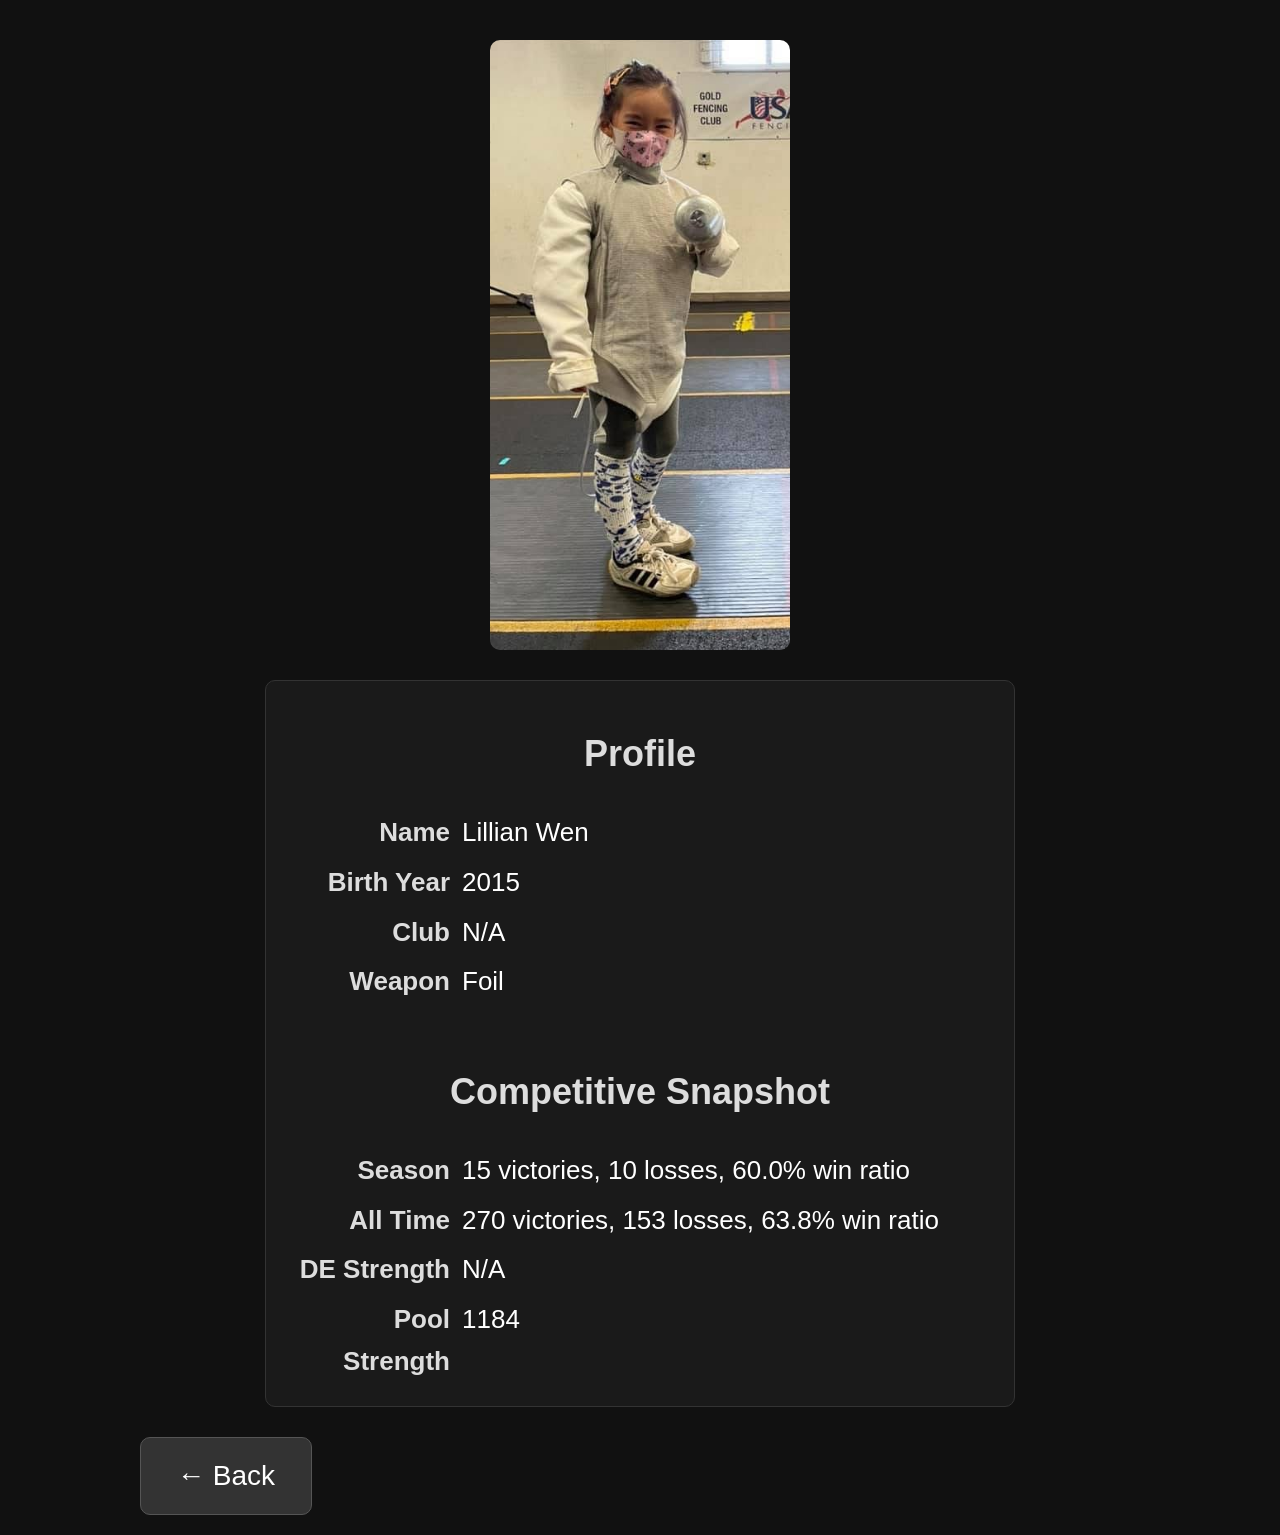
==== profile.html @ ff418834 "auto update profile" ====
<!DOCTYPE html>
<html>
<head>
    <meta charset="utf-8">
    <title>Lilly Profile</title>
    <link rel="stylesheet" href="style.css">
    <script>
        function goBack() {
            window.location.href = "videos.html";
        }
    </script>
</head>
<body>

<div class="container">

    <img src="lilly.png" class="profile-pic" alt="Lilly">

    <div class="profile-info" style="max-width:700px; margin:30px auto; text-align:left; background:#1a1a1a; border:1px solid #333; border-radius:10px; padding:24px;">

        <!-- PROFILE_STATS_START -->

<h2>Profile</h2>

<div class="profile-table">
    <div class="profile-label">Name</div>
    <div class="profile-value">Lillian Wen</div>

    <div class="profile-label">Birth Year</div>
    <div class="profile-value">2015</div>

    <div class="profile-label">Club</div>
    <div class="profile-value">N/A</div>

    <div class="profile-label">Weapon</div>
    <div class="profile-value">Foil</div>
</div>

<h2>Competitive Snapshot</h2>

<div class="profile-table">
    <div class="profile-label">Season</div>
    <div class="profile-value">15 victories, 10 losses, 60.0% win ratio</div>

    <div class="profile-label">All Time</div>
    <div class="profile-value">270 victories, 153 losses, 63.8% win ratio</div>

    <div class="profile-label">DE Strength</div>
    <div class="profile-value">N/A</div>

    <div class="profile-label">Pool Strength</div>
    <div class="profile-value">1184</div>
</div>

<!-- PROFILE_STATS_END -->

    </div>

	<button onclick="goBack()" 
	style="background:#333; color:white; border:1px solid #555;
	padding:22px 36px;
	border-radius:10px;
	cursor:pointer;
	font-size:28px;">
	    ← Back
	</button>

</div>

</body>
</html>
---- style.css ----
body {
    font-family: Arial, sans-serif;
    background: #111;
    color: white;
    margin: 0;
    padding: 0;
}

.container {
    max-width: 1000px;
    margin: 0 auto;
    padding: 20px;
}

h1, h2, h3 {
    text-align: center;
    margin-top: 20px;
}

.video-grid {
    display: flex;
    flex-wrap: wrap;
    justify-content: center;
    gap: 20px;
    margin-bottom: 30px;
}

.video-card {
    width: 320px;
}

.video-card iframe {
    width: 320px;
    height: 180px;
    border: none;
    border-radius: 6px;
    display: block;
}

.section-title {
    font-size: 28px;
    margin-top: 40px;
    margin-bottom: 15px;
    padding-left: 10px;
    border-left: 5px solid #e63946;
    color: #ffffff;
    font-weight: bold;
}

h1 {
    font-size: 36px;
    margin-bottom: 10px;
}

h2 {
    font-size: 24px;
    color: #ddd;
}

.profile-pic {
    display: block;
    margin: 20px auto;
    max-width: 300px;
    width: 90%;
    border-radius: 10px;
}

.big-button {
    background: #333;
    color: white;
    border: 1px solid #555;
    padding: 14px 28px;
    border-radius: 8px;
    cursor: pointer;
    font-size: 18px;
    margin-top: 20px;
}

.big-button:hover {
    background: #444;
}

/* ---------- profile card ---------- */

.profile-info {
    font-size: 20px;
    line-height: 1.6;
}

.profile-info h2 {
    font-size: 24px;
}

.profile-info p {
    font-size: 20px;
    margin: 8px 0;
}

/* ---------- back button ---------- */

button {
    font-size: 18px;
    padding: 14px 22px;
    border-radius: 8px;
}

/* ---------- mobile adjustments ---------- */

@media (max-width: 600px) {

    h1 {
        font-size: 28px;
    }

    .profile-info {
        font-size: 22px;
    }

    .profile-info p {
        font-size: 22px;
    }

    .profile-info h2 {
        font-size: 26px;
    }

    button {
        font-size: 20px;
        padding: 16px 26px;
    }

    .profile-pic {
        max-width: 220px;
    }

}

.profile-info {
    font-size: 30px;
}

.profile-info p {
    font-size: 30px;
}

.profile-info h2 {
    font-size: 36px;
}

button {
    font-size: 26px;
    padding: 16px 24px;
}

button[onclick="goBack()"] {
    font-size: 26px;
    padding: 16px 28px;
    border-radius: 10px;
}

.profile-table {
    display: grid;
    grid-template-columns: 160px 1fr;
    row-gap: 8px;
    column-gap: 12px;
    font-size: 26px;
}

.profile-label {
    font-weight: bold;
    text-align: right;
    color: #ddd;
}

.profile-value {
    text-align: left;
    color: white;
}

.profile-table + h2 {
    margin-top: 60px;
}
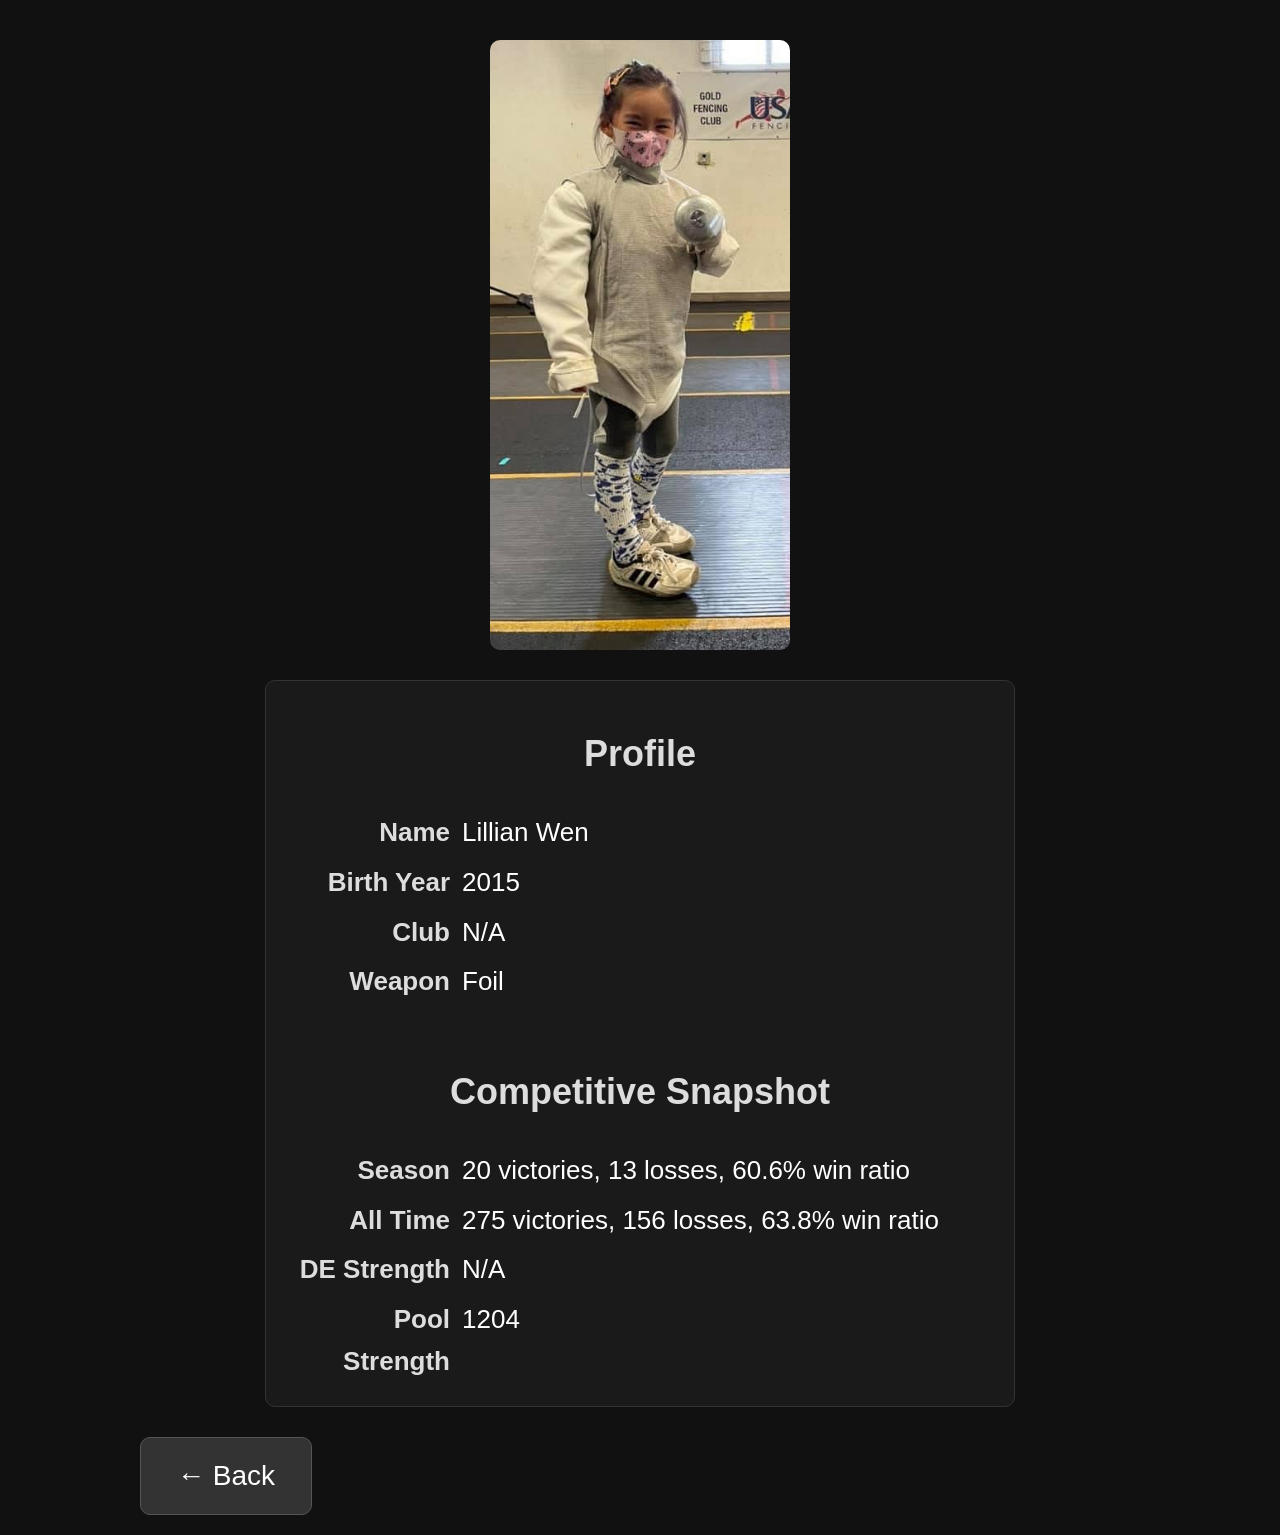
==== commit 8528db67: "auto update profile" ====
--- a/profile.html
+++ b/profile.html
@@ -40,16 +40,16 @@
 
 <div class="profile-table">
     <div class="profile-label">Season</div>
-    <div class="profile-value">15 victories, 10 losses, 60.0% win ratio</div>
+    <div class="profile-value">20 victories, 13 losses, 60.6% win ratio</div>
 
     <div class="profile-label">All Time</div>
-    <div class="profile-value">270 victories, 153 losses, 63.8% win ratio</div>
+    <div class="profile-value">275 victories, 156 losses, 63.8% win ratio</div>
 
     <div class="profile-label">DE Strength</div>
     <div class="profile-value">N/A</div>
 
     <div class="profile-label">Pool Strength</div>
-    <div class="profile-value">1184</div>
+    <div class="profile-value">1204</div>
 </div>
 
 <!-- PROFILE_STATS_END -->
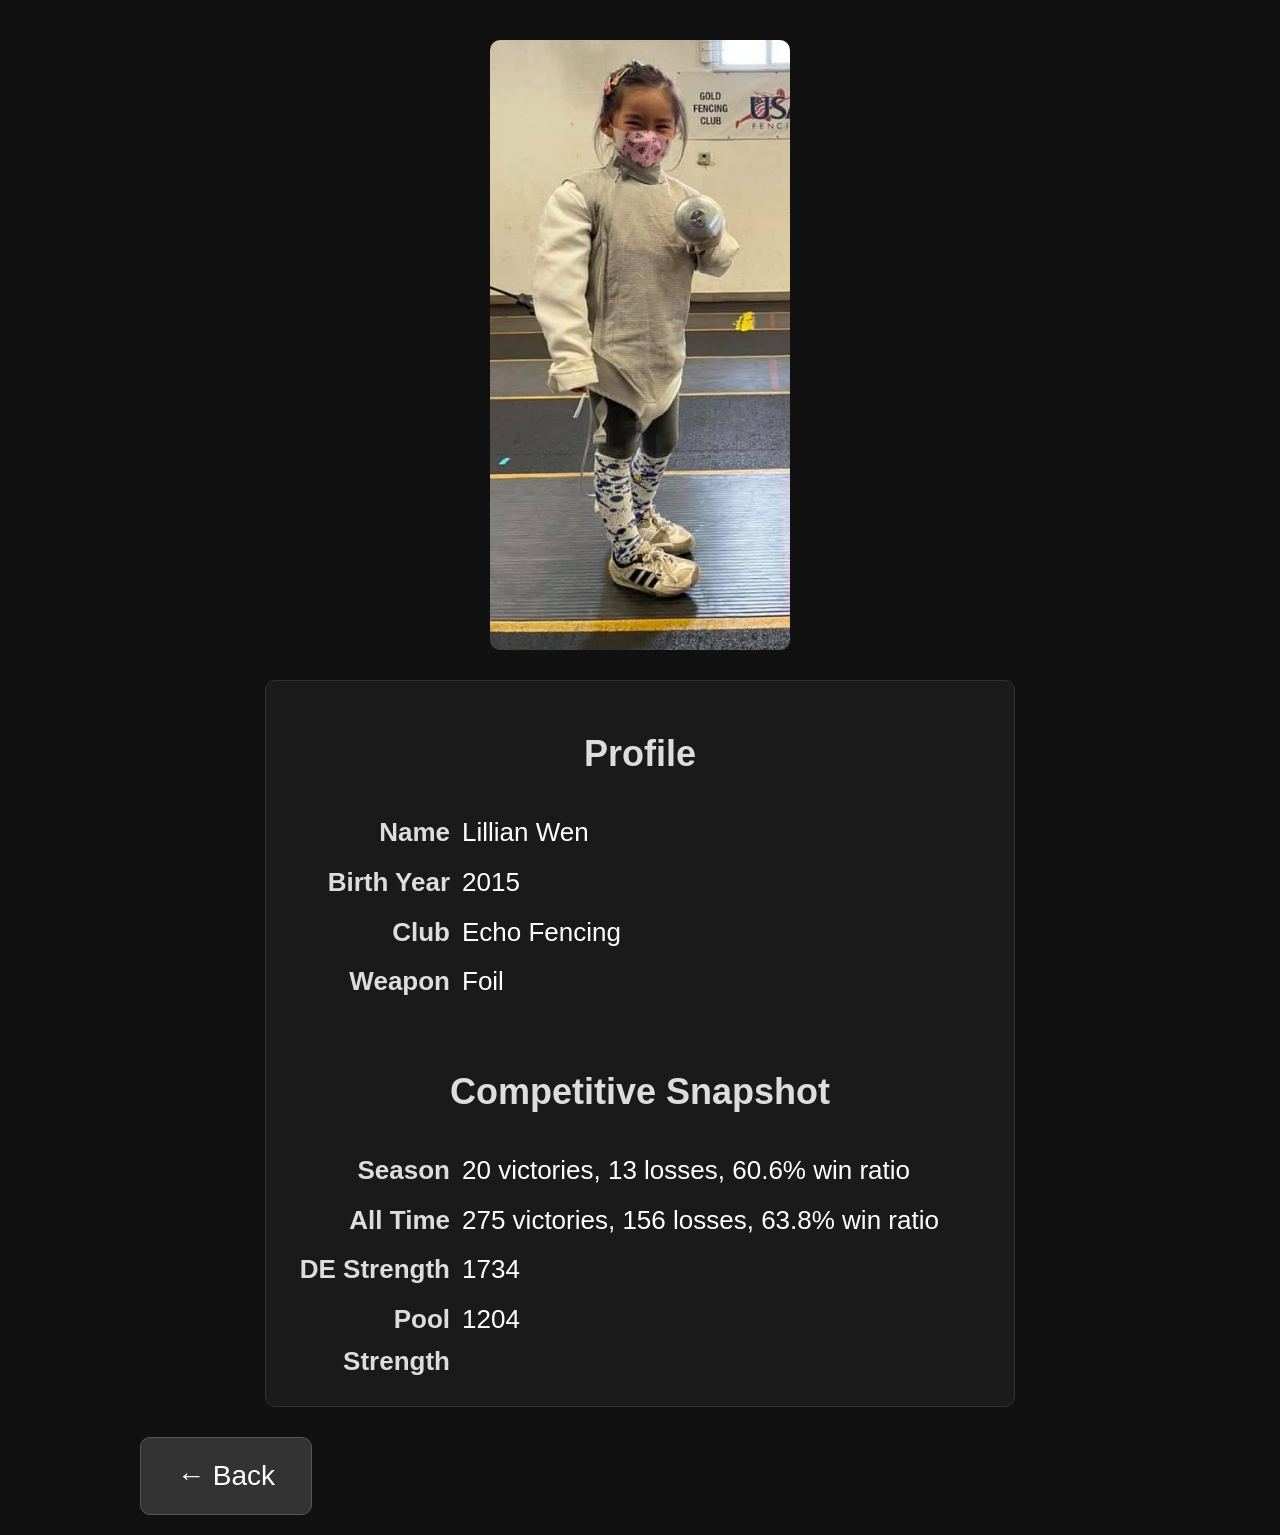
==== commit 7e7308a5: "auto update profile" ====
--- a/profile.html
+++ b/profile.html
@@ -30,7 +30,7 @@
     <div class="profile-value">2015</div>
 
     <div class="profile-label">Club</div>
-    <div class="profile-value">N/A</div>
+    <div class="profile-value">Echo Fencing</div>
 
     <div class="profile-label">Weapon</div>
     <div class="profile-value">Foil</div>
@@ -46,7 +46,7 @@
     <div class="profile-value">275 victories, 156 losses, 63.8% win ratio</div>
 
     <div class="profile-label">DE Strength</div>
-    <div class="profile-value">N/A</div>
+    <div class="profile-value">1734</div>
 
     <div class="profile-label">Pool Strength</div>
     <div class="profile-value">1204</div>
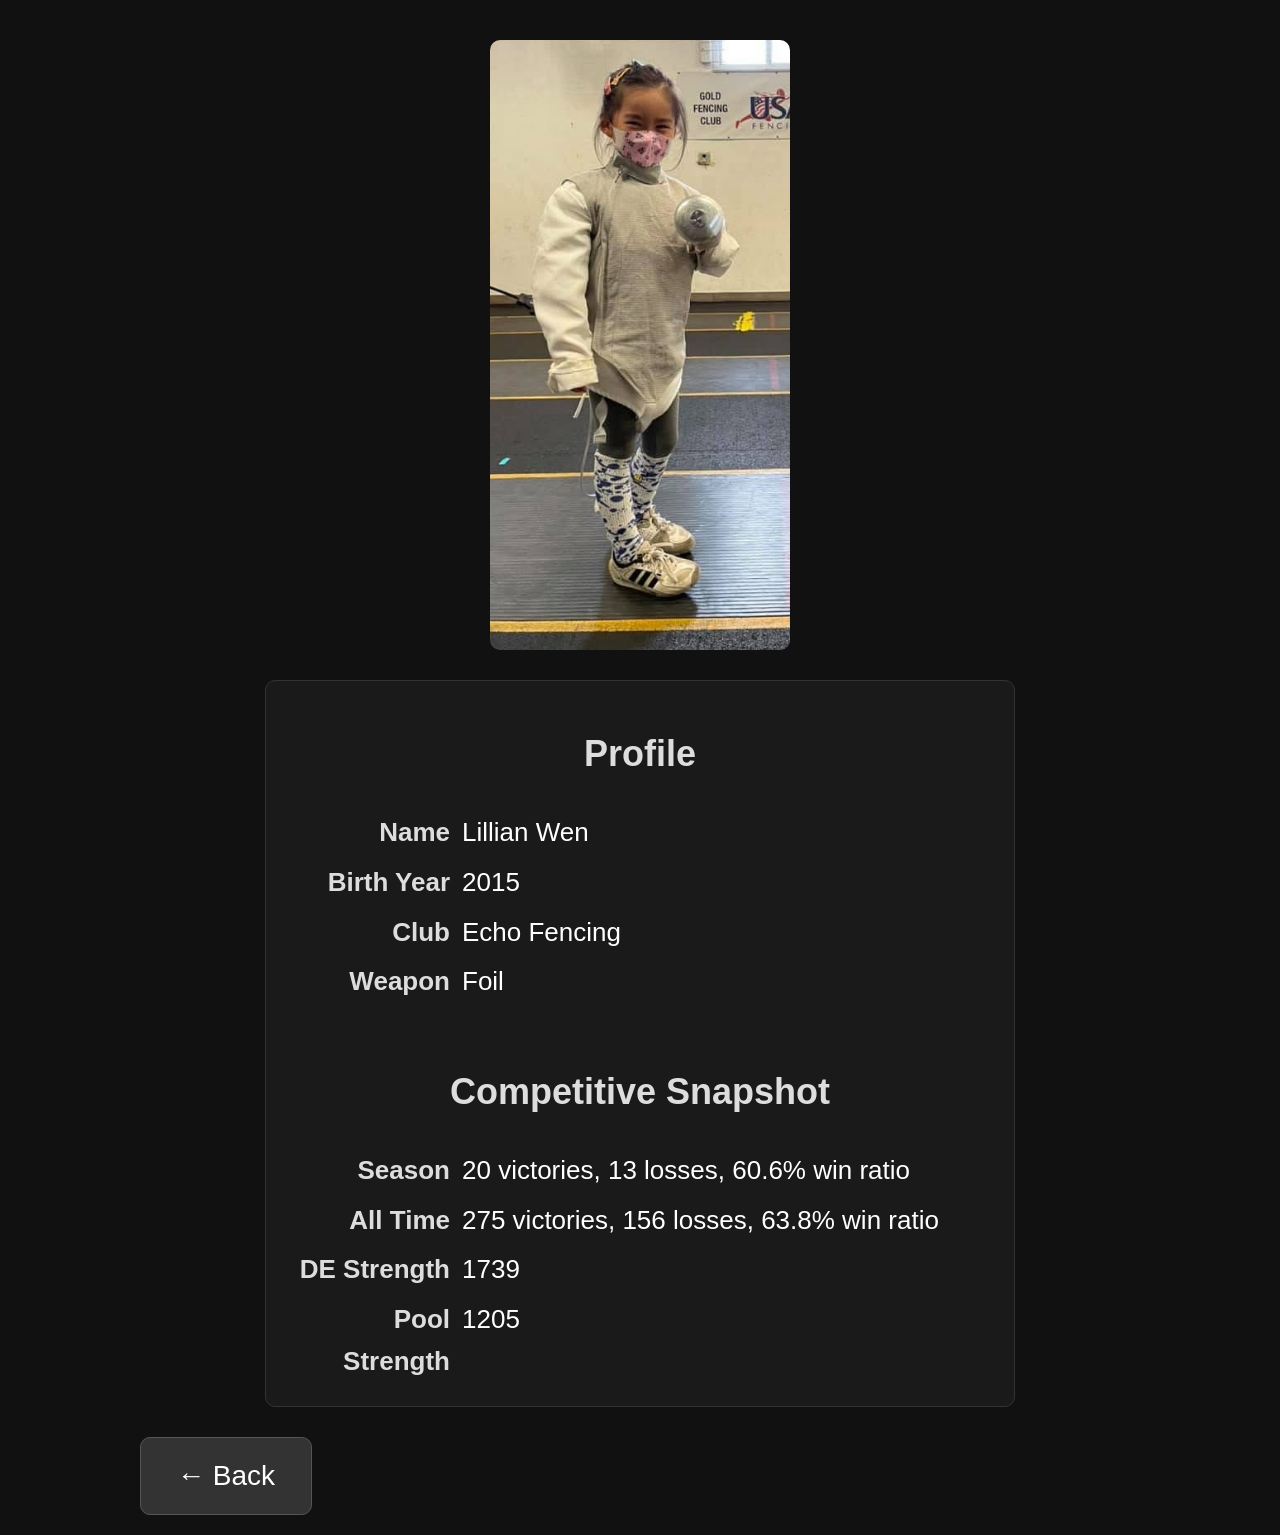
==== commit 8d359000: "auto update profile" ====
--- a/profile.html
+++ b/profile.html
@@ -46,10 +46,10 @@
     <div class="profile-value">275 victories, 156 losses, 63.8% win ratio</div>
 
     <div class="profile-label">DE Strength</div>
-    <div class="profile-value">1734</div>
+    <div class="profile-value">1739</div>
 
     <div class="profile-label">Pool Strength</div>
-    <div class="profile-value">1204</div>
+    <div class="profile-value">1205</div>
 </div>
 
 <!-- PROFILE_STATS_END -->
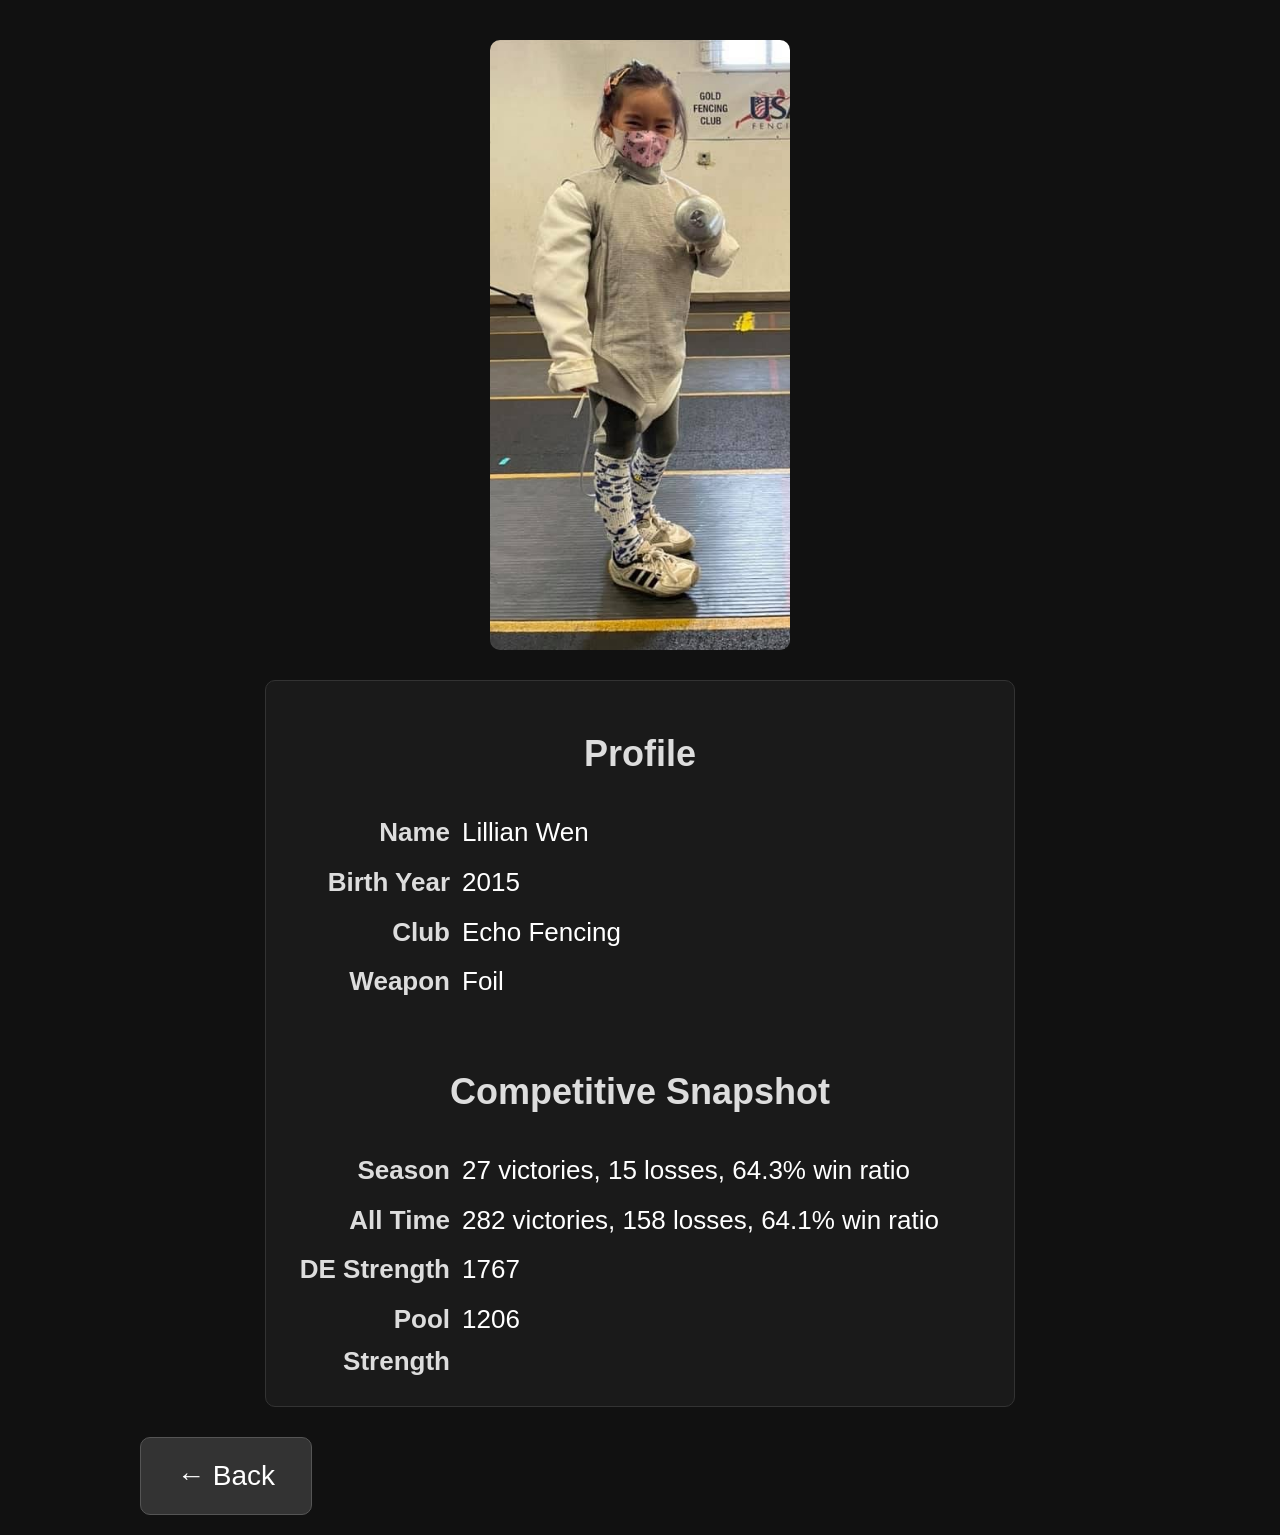
==== commit 4f96202d: "auto update profile" ====
--- a/profile.html
+++ b/profile.html
@@ -40,16 +40,16 @@
 
 <div class="profile-table">
     <div class="profile-label">Season</div>
-    <div class="profile-value">20 victories, 13 losses, 60.6% win ratio</div>
+    <div class="profile-value">27 victories, 15 losses, 64.3% win ratio</div>
 
     <div class="profile-label">All Time</div>
-    <div class="profile-value">275 victories, 156 losses, 63.8% win ratio</div>
+    <div class="profile-value">282 victories, 158 losses, 64.1% win ratio</div>
 
     <div class="profile-label">DE Strength</div>
-    <div class="profile-value">1739</div>
+    <div class="profile-value">1767</div>
 
     <div class="profile-label">Pool Strength</div>
-    <div class="profile-value">1205</div>
+    <div class="profile-value">1206</div>
 </div>
 
 <!-- PROFILE_STATS_END -->
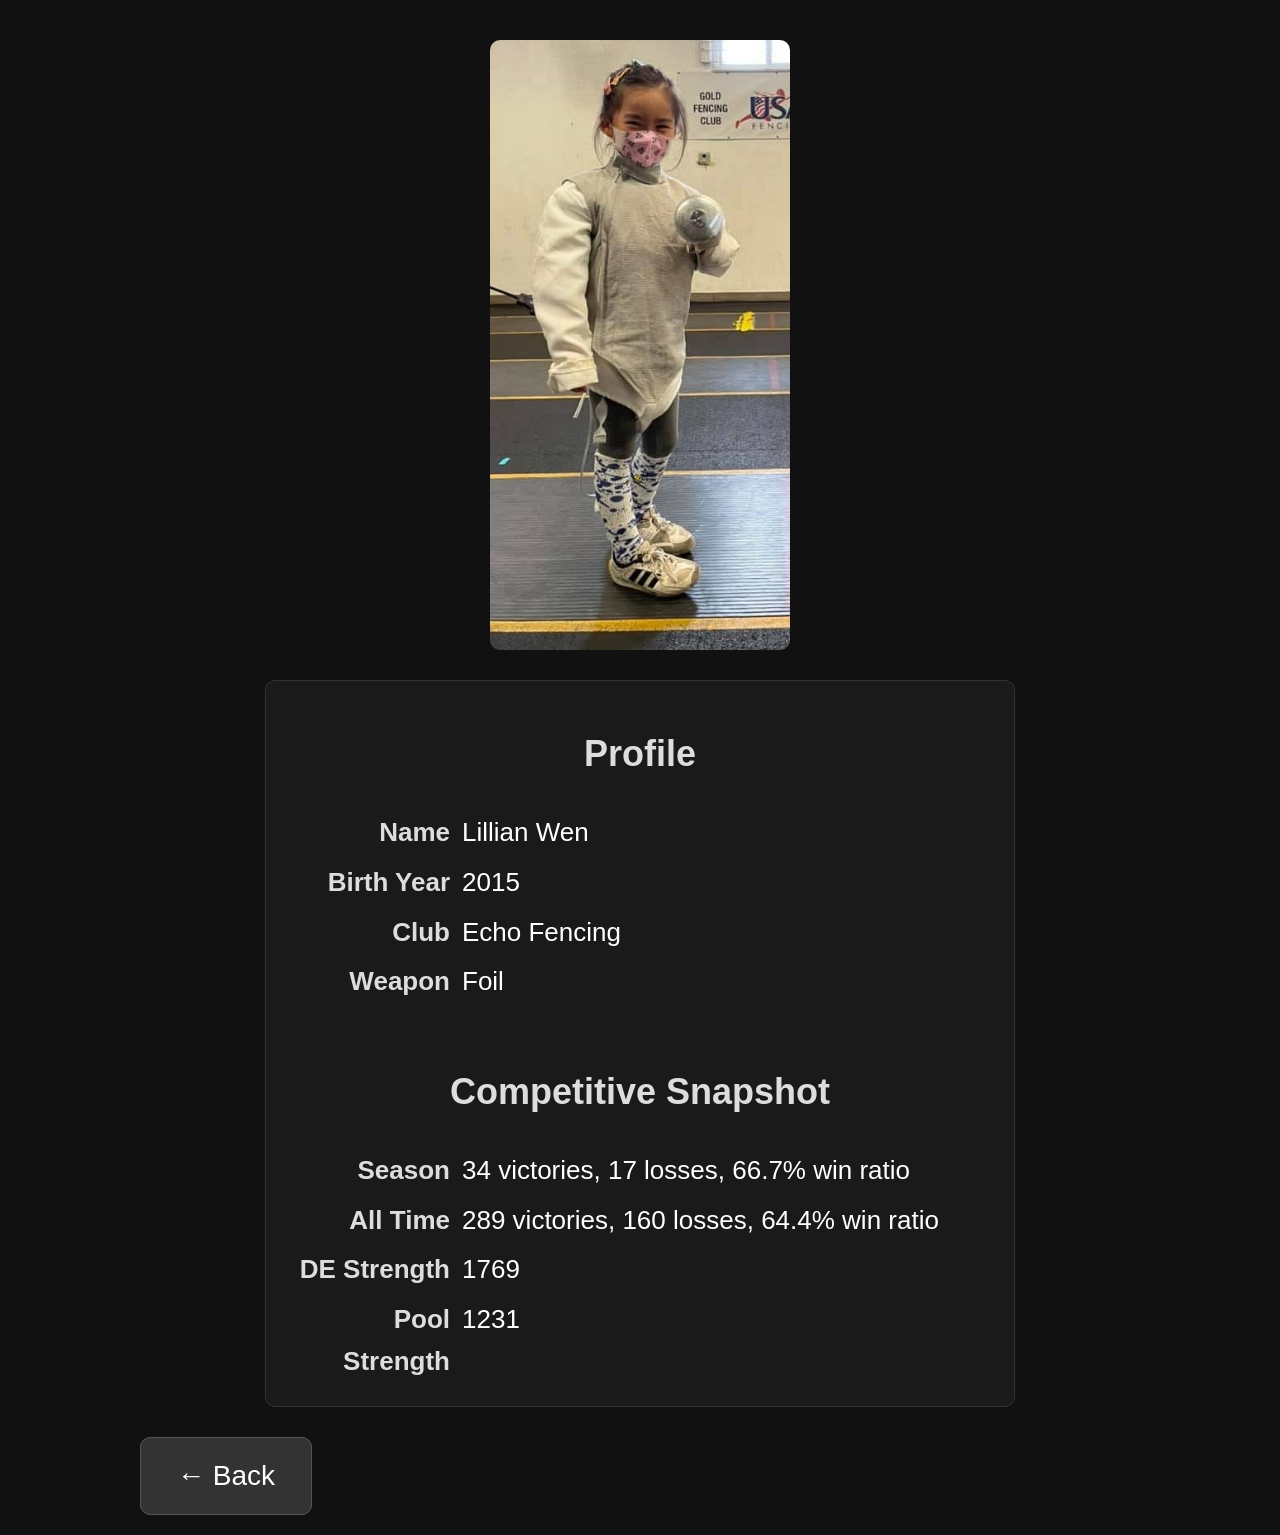
==== commit 5374b9a0: "auto update profile" ====
--- a/profile.html
+++ b/profile.html
@@ -40,16 +40,16 @@
 
 <div class="profile-table">
     <div class="profile-label">Season</div>
-    <div class="profile-value">27 victories, 15 losses, 64.3% win ratio</div>
+    <div class="profile-value">34 victories, 17 losses, 66.7% win ratio</div>
 
     <div class="profile-label">All Time</div>
-    <div class="profile-value">282 victories, 158 losses, 64.1% win ratio</div>
+    <div class="profile-value">289 victories, 160 losses, 64.4% win ratio</div>
 
     <div class="profile-label">DE Strength</div>
-    <div class="profile-value">1767</div>
+    <div class="profile-value">1769</div>
 
     <div class="profile-label">Pool Strength</div>
-    <div class="profile-value">1206</div>
+    <div class="profile-value">1231</div>
 </div>
 
 <!-- PROFILE_STATS_END -->
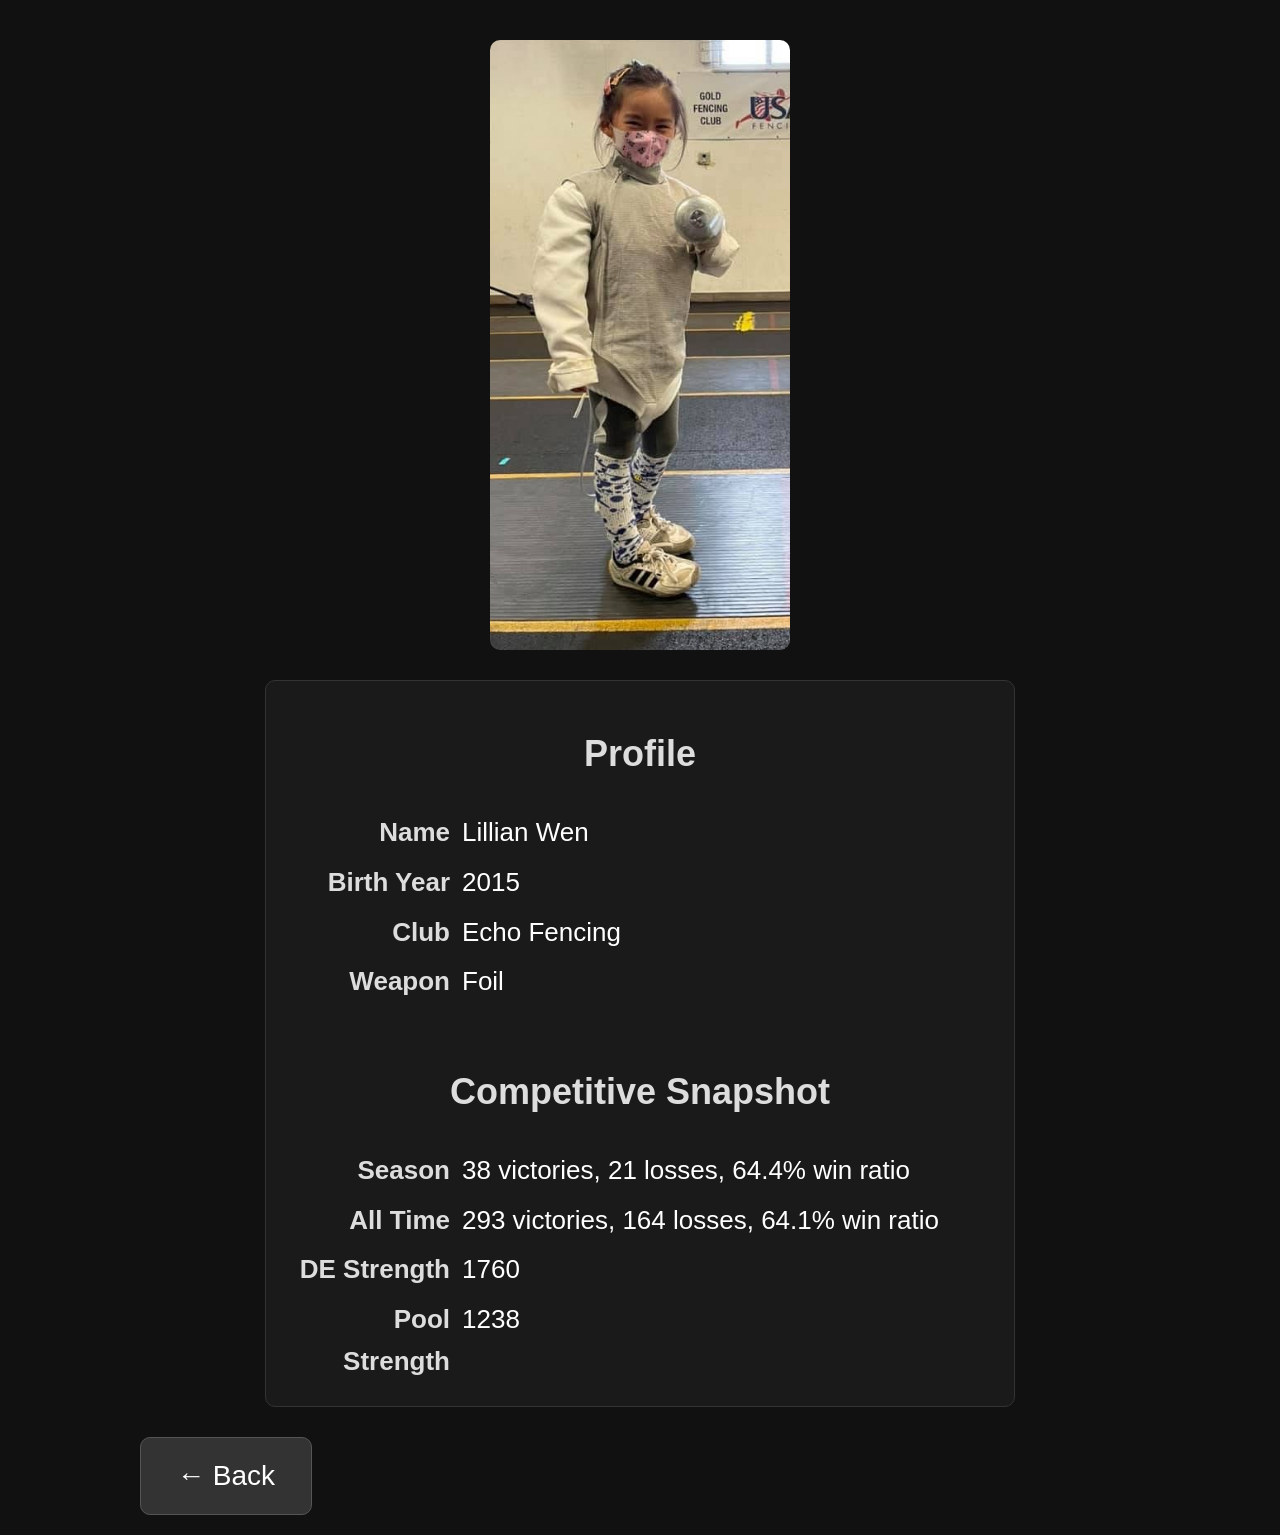
==== commit c5fdd4c9: "auto update profile" ====
--- a/profile.html
+++ b/profile.html
@@ -40,16 +40,16 @@
 
 <div class="profile-table">
     <div class="profile-label">Season</div>
-    <div class="profile-value">34 victories, 17 losses, 66.7% win ratio</div>
+    <div class="profile-value">38 victories, 21 losses, 64.4% win ratio</div>
 
     <div class="profile-label">All Time</div>
-    <div class="profile-value">289 victories, 160 losses, 64.4% win ratio</div>
+    <div class="profile-value">293 victories, 164 losses, 64.1% win ratio</div>
 
     <div class="profile-label">DE Strength</div>
-    <div class="profile-value">1769</div>
+    <div class="profile-value">1760</div>
 
     <div class="profile-label">Pool Strength</div>
-    <div class="profile-value">1231</div>
+    <div class="profile-value">1238</div>
 </div>
 
 <!-- PROFILE_STATS_END -->
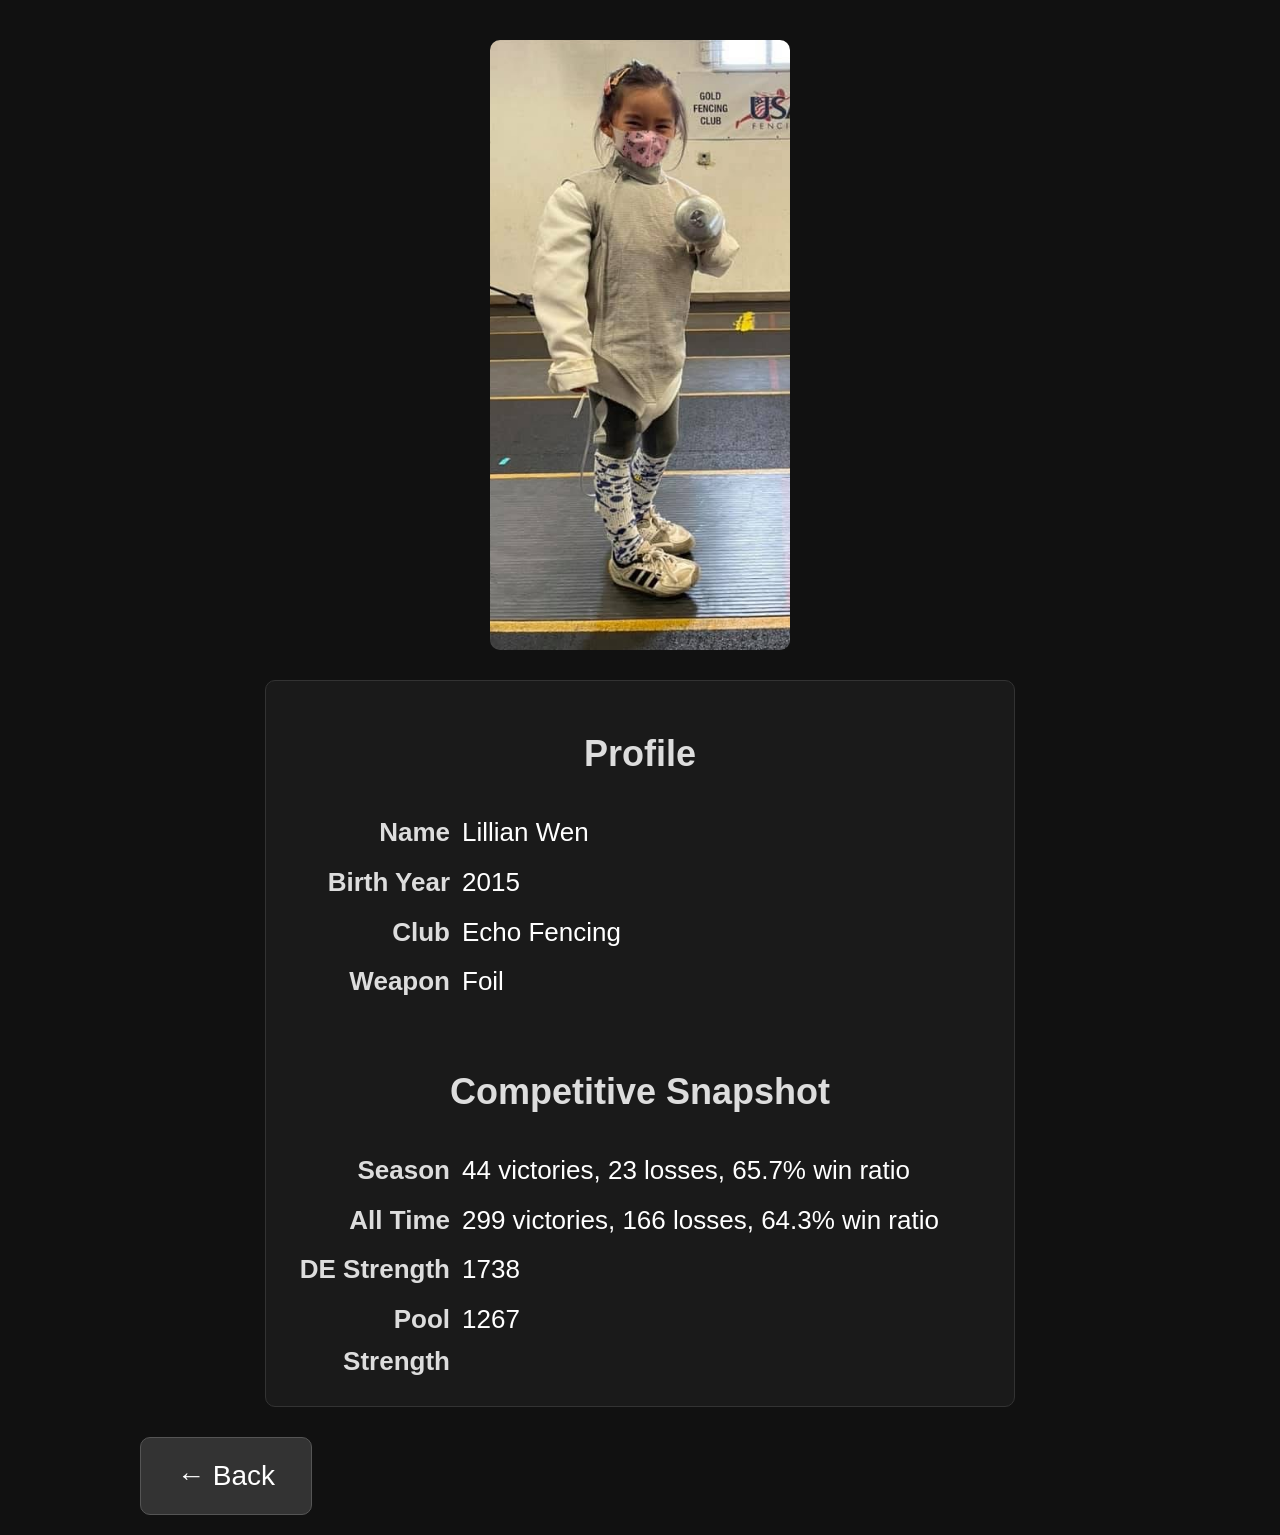
==== commit 073f192b: "auto update profile" ====
--- a/profile.html
+++ b/profile.html
@@ -40,16 +40,16 @@
 
 <div class="profile-table">
     <div class="profile-label">Season</div>
-    <div class="profile-value">38 victories, 21 losses, 64.4% win ratio</div>
+    <div class="profile-value">44 victories, 23 losses, 65.7% win ratio</div>
 
     <div class="profile-label">All Time</div>
-    <div class="profile-value">293 victories, 164 losses, 64.1% win ratio</div>
+    <div class="profile-value">299 victories, 166 losses, 64.3% win ratio</div>
 
     <div class="profile-label">DE Strength</div>
-    <div class="profile-value">1760</div>
+    <div class="profile-value">1738</div>
 
     <div class="profile-label">Pool Strength</div>
-    <div class="profile-value">1238</div>
+    <div class="profile-value">1267</div>
 </div>
 
 <!-- PROFILE_STATS_END -->
